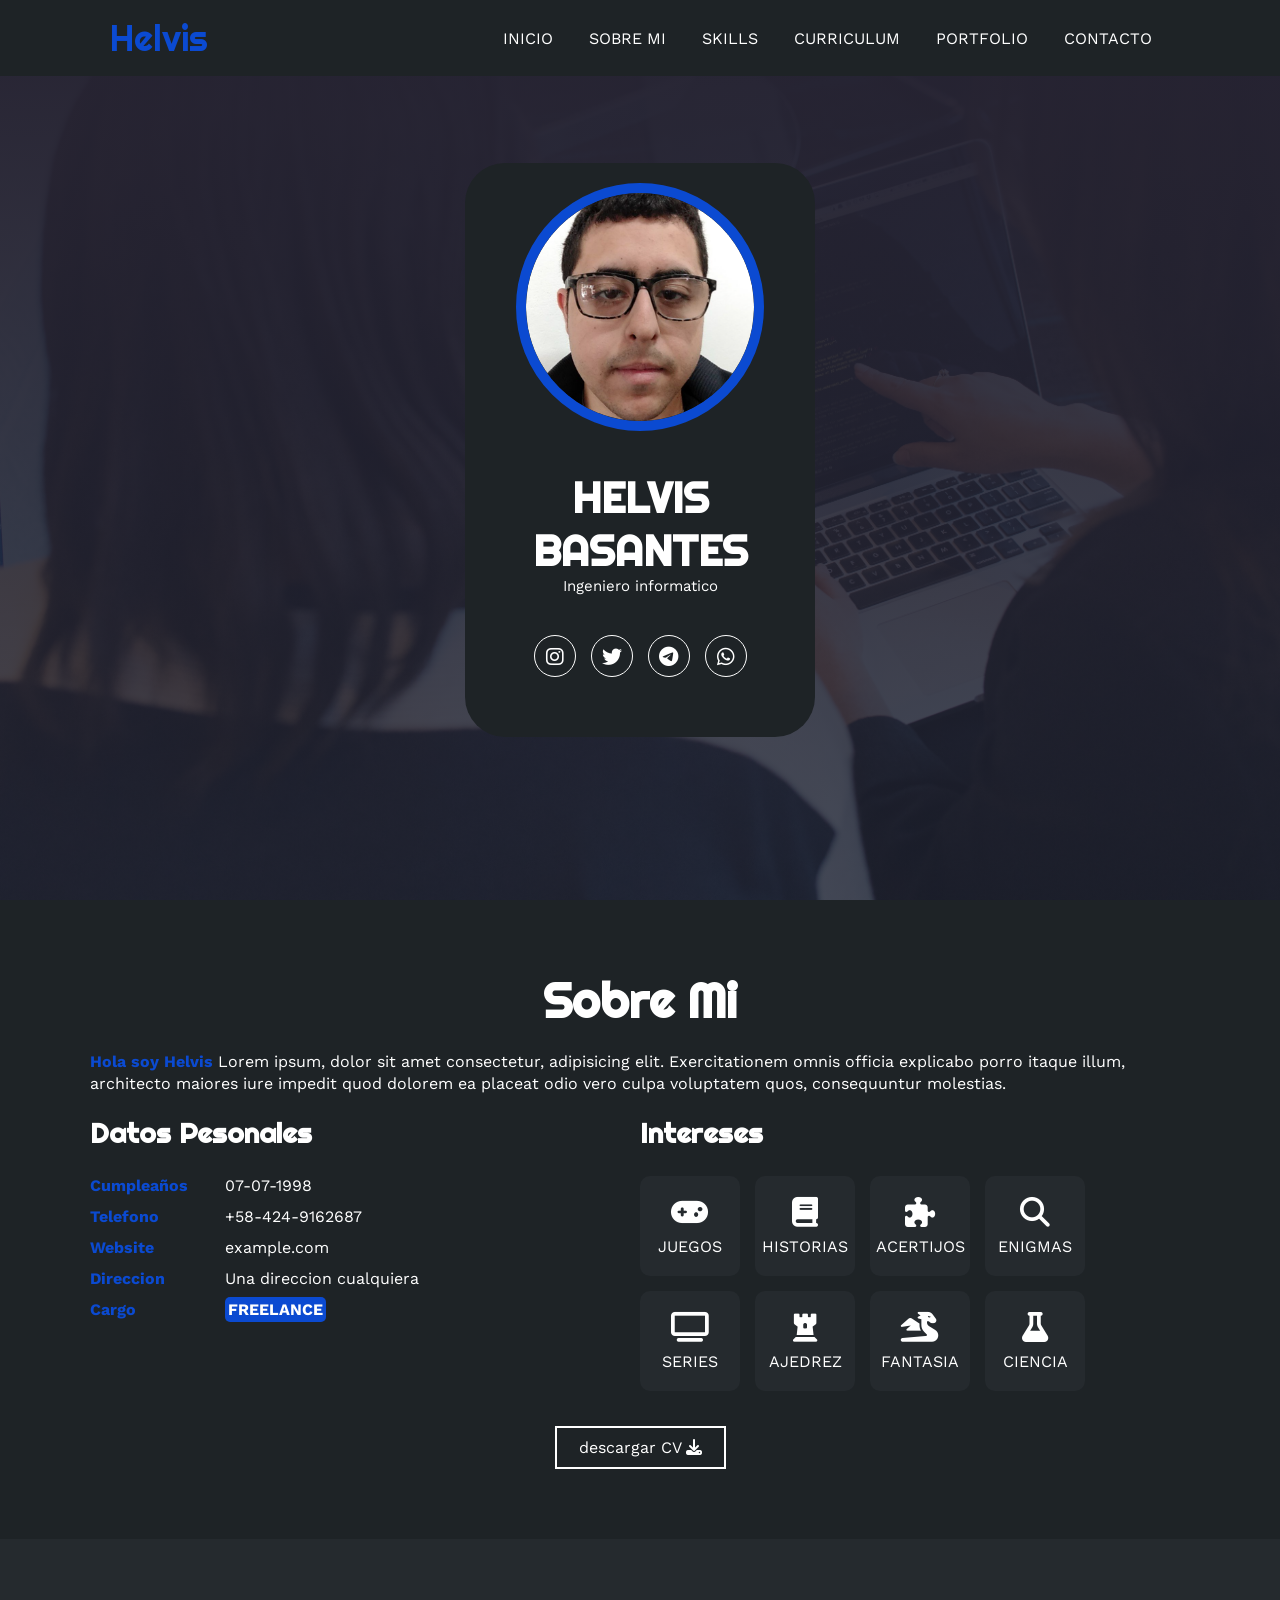
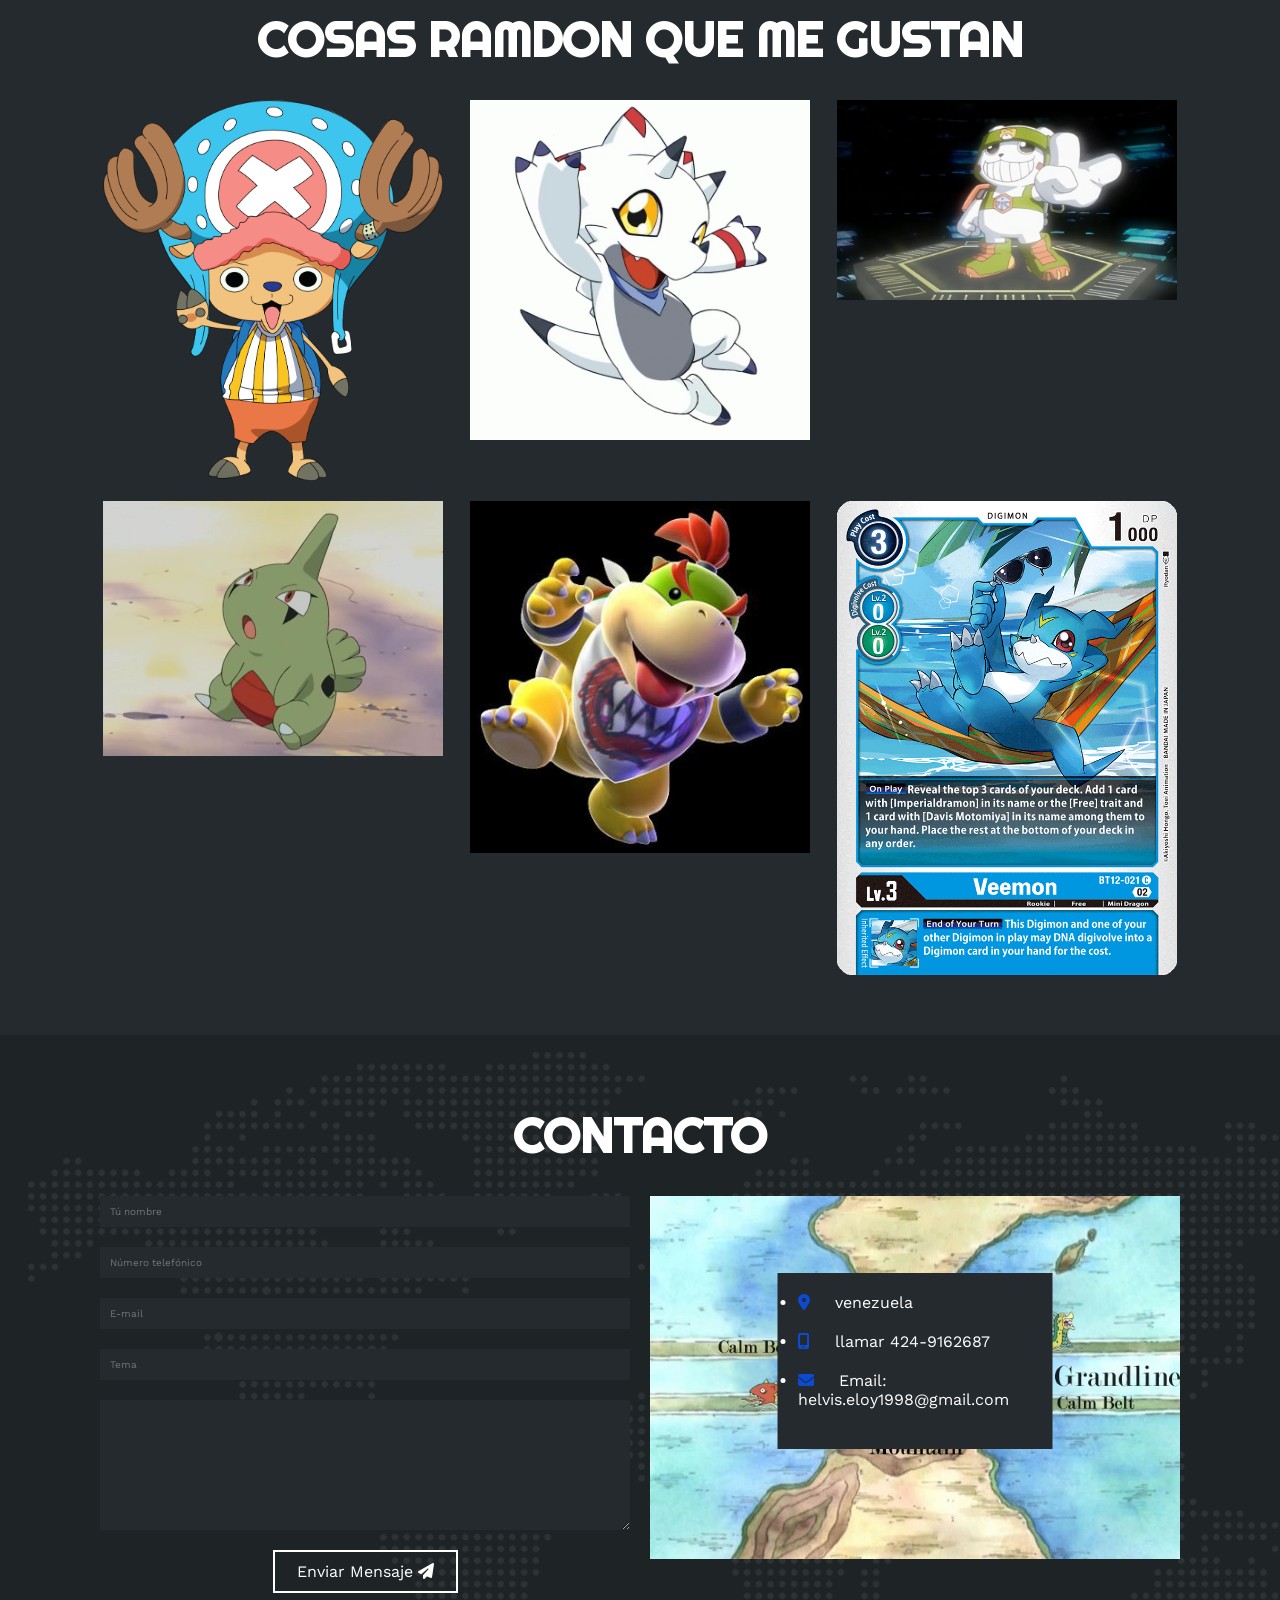
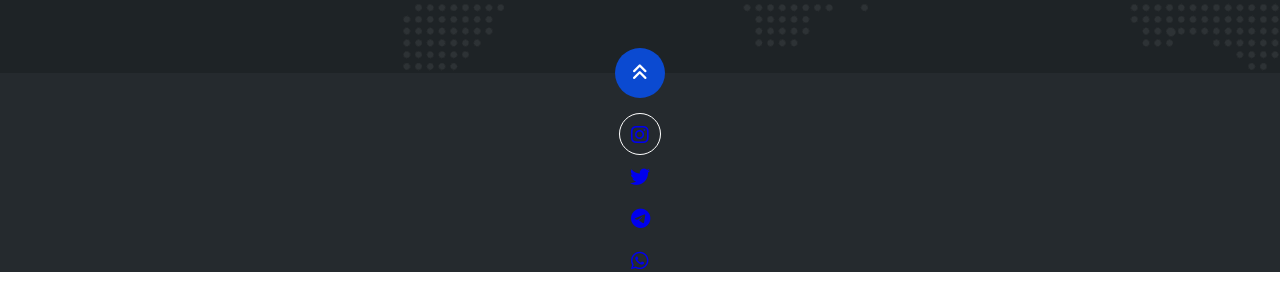
==== index.html @ 81ba617e "primera version pagina" ====
<!--ID describes something singular.
Class describes something with multiple elements-->

<!DOCTYPE html>
<html lang="en">
<head>
	<meta charset="UTF-8">
	<meta http-equiv="X-UA-Compatible" content="IE=edge">
	<meta name="viewport" content="width=device-width, initial-scale=1.0">
	<link rel="stylesheet" href="https://cdnjs.cloudflare.com/ajax/libs/font-awesome/6.2.1/css/all.min.css" integrity="sha512-MV7K8+y+gLIBoVD59lQIYicR65iaqukzvf/nwasF0nqhPay5w/9lJmVM2hMDcnK1OnMGCdVK+iQrJ7lzPJQd1w==" crossorigin="anonymous" referrerpolicy="no-referrer" />
	<title>Portfolio</title>
	<link rel="stylesheet" href="styles.css">
</head>
<body>
	<!--MENU ENCABEZADO-->
	<div class="contenedor-header">
		<header><!--contenedor de logo-->
			<div class="logo">
				<a href="#inicio">Helvis</a>
			</div>
			<nav id="nav"> <!--se agregara una clase "responsive con js"-->
				<ul>
					<li><a href="#inicio" onclick="seleccionar()">INICIO</a></li>
					<li><a href="#sobremi" onclick="seleccionar()">SOBRE MI</a></li>
					<li><a href="#skills" onclick="seleccionar()">SKILLS</a></li>
					<li><a href="#curriculum" onclick="seleccionar()">CURRICULUM</a></li>
					<li><a href="#portfolio" onclick="seleccionar()">PORTFOLIO</a></li>
					<li><a href="#contacto" onclick="seleccionar()">CONTACTO</a></li>

				</ul>
			</nav>

			<div class="nav-responsive" onclick="mostrarOcultarMenu()">
				<i class="fa-solid fa-bars"></i>
			</div>
		</header>
	</div>

	<!--SECCION INICIO-->
		<section id="inicio" class="inicio">
			<div class="contenido-banner">
				<div class="contenedor-img">
					<img src="img/yo.jpg" alt="">
				</div>
				<h1>HELVIS BASANTES</h1>
				<h2>Ingeniero informatico</h2>
				<div class="redes">
					<a href="#"><i class="fa-brands fa-instagram"></i></a>
					<a href="#"><i class="fa-brands fa-twitter"></i></a>
					<a href="#"><i class="fa-brands fa-telegram"></i></a>
					<a href="#"><i class="fa-brands fa-whatsapp"></i></a>	
				</div>
			</div>
		</section>

	<!--SECCION SOBRE MI-->
		<section id="sobremi" class="sobremi">
			<div class="contenido-seccion">
				<h2>Sobre Mi</h2>
				<p><span>Hola soy Helvis</span> Lorem ipsum, dolor sit amet consectetur, adipisicing elit. Exercitationem omnis officia explicabo porro itaque illum, architecto maiores iure impedit quod dolorem ea placeat odio vero culpa voluptatem quos, consequuntur molestias.</p>

				<div class="fila">
					<!--datos personales-->
					<div class="col">
						<h3>Datos Pesonales</h3>
						<ul>
							<li>
								<strong>Cumpleaños</strong>
								07-07-1998
							</li>
							<li>
								<strong>Telefono</strong>
								+58-424-9162687
							</li>
							<li>
								<strong>Website</strong>
								example.com
							</li>
							<li>
								<strong>Direccion</strong>
								Una direccion cualquiera
							</li>
							<li>
								<strong>Cargo</strong>
								<span>FREELANCE</span>
							</li>
						</ul>
					</div>

					<!--intereses-->
					<div class="col">
						<h3>Intereses</h3>
						<div class="contenedor-intereses">
							<div class="intereses">
								<a href="juegos.html" class="enlace-interes">
								  <i class="fa-solid fa-gamepad"></i>
								  <span>JUEGOS</span>
								</a>
							</div>

							<div class="intereses">
								<a href="https://www.wattpad.com/1292899803-wolftail-ese-maldito-espiritu-wolftail" class="enlace-interes">
								  <i class="fa-solid fa-book"></i>
								  <span>HISTORIAS</span>
								</a>
							</div>

							<div class="intereses">
								<a href="#" class="enlace-interes">
									<i class="fa-solid fa-puzzle-piece"></i>
									<span>ACERTIJOS</span>
								</a>
							</div>

							<div class="intereses">
								<a href="" class="enlace interes">
									<i class="fa-solid fa-magnifying-glass"></i>
									<span>ENIGMAS</span>
								</a>
							</div>

							<div class="intereses">
								<a href="#" class="enlace-interes">
									<i class="fa-solid fa-tv"></i>
									<span>SERIES</span>
								</a>
							</div>

							<div class="intereses">
								<a href="#" class="enlace-interes">
									<i class="fa-solid fa-chess-rook"></i>
									<span>AJEDREZ</span>
								</a>
							</div>

							<div class="intereses">
								<a href="#" class="enlace-interes">
									<i class="fa-solid fa-dragon"></i>
									<span>FANTASIA</span>
								</a>
							</div>

							<div class="intereses">
								<a href="#" class="enlace-interes">
									<i class="fa-solid fa-flask"></i>
									<span>CIENCIA</span>
								</a>
							</div>
						</div>
					</div>
				</div>
				<button>
					descargar CV <i class="fa-solid fa-download"></i>
					<span class="overlay"></span>
				</button>
			</div>
		</section>


	<!--SECCION CURRICULUM-->
	<section id="portfolio" class="portfolio">
		<div class="contenido-seccion">
			<h2>COSAS RAMDON QUE ME GUSTAN</h2>
			<div class="galeria">

				<div class="proyecto">
					<img src="img/p1.png" alt="">
					<div class="overlay">
						<h3>One Piece</h3>
						<p>Tony Tony Chopper</p>
					</div>
				</div>

				<div class="proyecto">
					<img src="img/p2.jpg" alt="">
					<div class="overlay">
						<h3>Digimon</h3>
						<p>Gammamon</p>
					</div>
				</div>

				<div class="proyecto">
					<img src="img/p3.png" alt="">
					<div class="overlay">
						<h3>Digimon</h3>
						<p>Kumamon</p>
					</div>
				</div>

				<div class="proyecto">
					<img src="img/p4.jpg" alt="">
					<div class="overlay">
						<h3>Pokemon</h3>
						<p>Larvitar</p>
					</div>
				</div>

				<div class="proyecto">
					<img src="img/p5.jpg" alt="">
					<div class="overlay">
						<h3>Mario bros</h3>
						<p>Bowser jr</p>
					</div>
				</div>

				<div class="proyecto">
					<img src="img/p6.jpg" alt="">
					<div class="overlay">
						<h3>Digimon</h3>
						<p>V-mon</p>
					</div>
				</div>

			</div>
		</div>
	</section>

	<!--SECCION CONTACTO-->
	<section id="contacto" class="contacto">
		<div class="contenido-seccion">
				<h2>CONTACTO</h2>
				<div class="fila">
					<!--formulario-->
					<div class="col">
						<input type="text" placeholder="Tú nombre">
						<input type="text" placeholder="Número telefónico">
						<input type="text" placeholder="E-mail">
						<input type="text" placeholder="Tema">
						<textarea name="" id="" cols="30" rows="10"></textarea>
						<button>
							Enviar Mensaje <i class="fa-solid fa-paper-plane"></i>
							<span class="overlay"></span>
						</button>
					</div>

					<!--ubicacion-->
					<div class="col">
						<img src="img/ubicacion.png" alt="">
						<div class="info">
							<ul>
								<li>
									<i class="fa-solid fa-location-dot"></i>
									venezuela
								</li>
								<li>
									<i class="fa-solid fa-mobile-screen"></i>
									llamar 424-9162687
								</li>
								<li>
									<i class="fa-solid fa-envelope"></i>
									Email: helvis.eloy1998@gmail.com
								</li>
							</ul>
						</div>
					</div>
				</div>
		</div>
	</section>

	<!--footer-->
	<footer>
		<a href="#inicio" class="arriba">
			<i class="fa-solid fa-angles-up"></i>
		</a>
		<div class="redes">
					<a href="#"><i class="fa-brands fa-instagram"></i></a>
					<a href="#"><i class="fa-brands fa-twitter"></i></a>
					<a href="#"><i class="fa-brands fa-telegram"></i></a>
					<a href="#"><i class="fa-brands fa-whatsapp"></i></a>	
				</div>
	</footer>


	<script src="script.js"></script>
</body>
</html>
---- styles.css ----
@import url('https://fonts.googleapis.com/css2?family=Righteous&family=Work+Sans:wght@100;300;400;600;800&display=swap');

*{
	box-sizing: border-box;
	font-family: 'Work sans';
	margin: 0;
	padding: 0;
}

html{
	scroll-behavior: smooth;
}

/*MENU*/
/*el div que contiene los elementos del header
le damos un fondo y aseguramos que ocupe la pantalla*/
.contenedor-header{
	background: #1e2326;
	position: fixed;
	width: 100%;
	top: 0;
	left:0;
	z-index: 99;/*elementos apliados*/
}
/*contenedor del header*/
.contenedor-header header{
	max-width: 1100px;
	margin: auto;
	display: flex;
	justify-content: space-between;
	align-items: center;
	padding: 15px 20px;
}

/*contenedor de logo*/
.contenedor-header header .logo a{
	font-family: 'Righteous';
	font-size: 36px;
	color: #0b4ad1;
	text-decoration: none;
}

/*la lista no sera de arriba a abajo, ahora sera: elemento ---- elemento ----- elemento*/
.contenedor-header header ul{
	display: flex;
	list-style: none;
}

/*le decimos a los enlaces que van a estar de color blanco sin decoracion de texto, deduce lo demas*/
.contenedor-header header nav ul li a{
	text-align: none;
	color: #fff;
	margin: 0 15px;
	padding: 3px;
	transition: .5s;
	text-decoration: none;
}

/*le agregamos un color cuando pongamos el raton*/
.contenedor-header header nav ul li a:hover{
	color: #0b4ad1;
}

/*el logo de menu hamburguesa*/
.nav-responsive{
	background-color: #0b4ad1;
	color: #fff;
	padding: 5px 10px;
	border-radius: 5px;
	cursor: pointer;
	display: none; /*estara pero no se vera*/
}


/*SECCION I N I C I O*/
.inicio{
	background: linear-gradient(to top, rgba(30, 35, 50, .8), rgba(38, 35, 50, 1)), 
	url('img/fondo.jpg');
	background-size: cover;
	height: 100vh;
	color: #fff;
	display: flex;
	align-items: center;
	padding: 65px;
}

.inicio .contenido-banner{
	padding: 20px;
	background-color: #1e2326;
	max-width: 350px;
	margin: auto;
	text-align: center;
	border-radius: 40px;
}

.inicio .contenido-banner img{
	margin-top: 40px;
	border: 10px solid #0b4ad1;
	display: block;
	width: 80%;
	margin: auto;
	border-radius: 100%;
}

.inicio .contenido-banner h1{
	margin-top: 40px;
	font-size: 42px;
	font-family: 'Righteous';
}

.inicio .contenido-banner h2{
	font-size: 15px;
	font-weight: normal;
}

.inicio .contenido-banner .redes a{
	color: #fff;
	display: inline-block;
	text-decoration: none;
	border: 1px solid #fff;
	border-radius: 100%;
	width: 42px;
	height: 42px;
	line-height: 42px;
	margin: 40px 5px;
	font-size: 20px;
	transition: .3s;
}
.inicio .contenido-banner .redes a:hover{
	background-color: #0b4ad1;
}

/*SOBRE MI*/
.sobremi{
	background-color: #1e2326;
	color: #fff;
	padding: 50px 20px;
}
.sobremi .contenido-seccion{
	max-width: 1100px;
	margin: auto;
}

.sobremi h2{
	font-size: 48px;
	font-family: 'Righteous';
	text-align: center;
	padding: 20px 0;
}

.sobremi .contenido-seccion p{
	font: 10px;
	line-height: 22px;
	margin-bottom: 20px;
}

.sobremi .contenido-seccion p span{
	color: #0b4ad1;
	font-weight: bold;
}

.sobremi .fila{
	display: flex;
}

.sobremi .fila .col{
	width: 50%;
}
.sobremi .fila .col h3{
	font-size: 28px;
	font-family: 'Righteous';
	margin-bottom: 25px;
}

.sobremi .fila .col ul{
	list-style: none;
}

.sobremi .fila .col ul li{
	margin: 12px 0;
}

.sobremi .fila .col ul li strong{
	display: inline-block;
	color: #0b4ad1;
	width: 130px;
}

.sobremi .fila .col ul li span{
	background-color: #0b4ad1;
	padding: 3px;
	font-weight: bold;
	border-radius:5px;
}

.sobremi .fila .col .contenedor-intereses{
	display: flex;
	flex-wrap: wrap;
}

.sobremi .fila .col .contenedor-intereses .intereses a{
	width: 100px;
	height: 100px;
	background-color: #252a2e;
	border-radius: 10px;
	margin: 0 15px 15px 0;
	display: flex;
	flex-direction: column;
	align-items: center;
	justify-content: center;
	transition: .3s;
	text-decoration: none;
}

.sobremi .fila .col .contenedor-intereses .intereses a:hover{
	background-color: #2b4697;
	text-decoration: none;
}

.sobremi .fila .col .contenedor-intereses .intereses i{
	font-size: 30px;
	margin-bottom: 10px;
}

.sobremi button{
	cursor: pointer;
	background-color: transparent;
	border: 2px solid #fff;
	width: fit-content;
	display: block;
	margin: 20px auto;
	padding: 10px 22px;
	font-size: 16px;
	color: #fff;
	position: relative;
	z-index: 10;
}

.sobremi button .overlay{
	position: absolute;
	top: 0;
	left: 0;
	width: 0;
	height: 100%;
	background-color: #2b4697;
	z-index: -1;
	transition: 1s;

}

.sobremi button:hover .overlay{
	width: 100%;
}

.sobremi .fila .col .contenedor-intereses .intereses i,
.sobremi .fila .col .contenedor-intereses .intereses span {
  color: white; /* Set text and icon color to white */
}


/*SECCION S K I L L S*/

.skills{
	background-color: #252a2e;
	color: #fff;
	padding: 50px 20px;
}
.skills .contenido-seccion{
	max-width: 1100px;
	margin: auto;
}

.skills h2{
	font-size: 48px;
	font-family: 'Righteous';
	text-align: center;
	padding: 20px 0;
}

.skills .fila{
	display: flex;
}

.skills .fila .col{
	width: 50%;
	padding: 0 20px;
}

.skills .fila .col h3{
	font-size: 28px;
	font-family: 'Righteous';
	margin-bottom: 25px;
}

.skills .skill > span{
	font-weight: bold;
	display: block;
	margin-bottom: 10px;
}

.skills .skill .barra-skill{
	height: 8px;
	width: 80%;
	background-color: #131517;
	position: relative;
	margin-bottom: 30px;
}

.skills .skill .progreso{
	background-color: #0b4ad1;
	position: absolute;
	top: 0;
	left: 0;
	height: 8px;
}

.skills .skill .barra-skill span{
	position: absolute;
	height: 40px;
	width: 40px;
	background-color: #0b4ad1;
	border-radius: 50px;
	line-height: 40px;
	text-align: center;
	top: -17px;
	right: -15px;
	font-size: 14px;
}
/*THECNICAL SKILLS animacion de barras*/
/*estas clases se agregaran dinamicamente con javascript*/
.skills .skill .javascript{
	width: 0%;
	animation: 2s javascript forwards;	
}

@keyframes javascript{
	0%{width: 0%;}
	100%{width: 75%;}
}

.skills .skill .htmlcss{
	width: 0%;
	animation: 2s htmlcss forwards;	
}

@keyframes htmlcss{
	0%{width: 0%;}
	100%{width: 89%;}
}

.skills .skill .python{
	width: 0%;
	animation: 2s python forwards;	
}

@keyframes python{
	0%{width: 0%;}
	100%{width: 95%;}
}

.skills .skill .laravel{
	width: 0%;
	animation: 2s laravel forwards;	
}

@keyframes laravel{
	0%{width: 0%;}
	100%{width: 81%;}
}

.skills .skill .vue{
	width: 0%;
	animation: 2s vue forwards;	
}

@keyframes vue{
	0%{width: 0%;}
	100%{width: 55%;}
}
/*PROFESIONAL SKILLS animacion de barras*/

.skills .skill .comunicacion{
	width: 0%;
	animation: 2s comunicacion forwards;	
}

@keyframes comunicacion{
	0%{width: 0%;}
	100%{width: 80%;}
}

.skills .skill .trabajoEnEquipo{
	width: 0%;
	animation: 2s trabajoEnEquipo forwards;	
}

@keyframes trabajoEnEquipo{
	0%{width: 0%;}
	100%{width: 70%;}
}

.skills .skill .creatividad{
	width: 0%;
	animation: 2s creatividad forwards;	
}

@keyframes creatividad{
	0%{width: 0%;}
	100%{width: 99%;}
}

.skills .skill .dedicacion{
	width: 0%;
	animation: 2s dedicacion forwards;	
}

@keyframes dedicacion{
	0%{width: 0%;}
	100%{width: 65%;}
}

.skills .skill .proyect{
	width: 0%;
	animation: 2s proyect forwards;	
}

@keyframes proyect{
	0%{width: 0%;}
	100%{width: 94%;}
}


/*SECCION CURRICULUM (parecida a skills)*/
.curriculum{
	background-color: #1e2326;
	color: #fff;
	padding: 50px 20px;
}
.curriculum .contenido-seccion{
	max-width: 1100px;
	margin: auto;
}

.curriculum h2{
	font-size: 48px;
	font-family: 'Righteous';
	text-align: center;
	padding: 20px 0;
}

.curriculum .fila{
	display: flex;
	justify-content: space-between;
}

.curriculum .fila .col{
	width: 49%;
	padding: 0 20px;
}

.curriculum .fila .col h3{
	font-size: 28px;
	font-family: 'Righteous';
	margin-bottom: 25px;
}

.curriculum .fila .izquierda{
	border-right: 2px solid #252a2e;
}

.curriculum .fila .derecha{
	border-left: 2px solid #252a2e;
}

.curriculum .fila .item{
	padding: 25px;
	margin-bottom: 30px;
	background-color: #252a2e;
	position: relative;
}

.curriculum .fila .item h4{
	font-size: 20px;
	margin-bottom: 10px;
}

.curriculum .fila .item .casa{
	color: #0b4ad1;
	font-size: 22px;
	font-weight: bold;
	display: block;
}

.curriculum .fila .item .fecha{
	display: block;
	color: #0b4ad1;
	margin-bottom: 10px;
}

.curriculum .fila .item p{
	line-height: 24px;
}

.curriculum .fila .izq{
	border-right: 2px solid #0b4ad1;
	margin-right: 20px;
}

.curriculum .fila .der{
	border-left: 2px solid #0b4ad1;
	margin-left: 20px;
}

.curriculum .fila .item .conectori{
	height: 2px;
	background-color: #0b4ad1;
	width: 47px;
	position: absolute;
	top: 50%;
	right: -47px;
	z-index: 5;
}

.curriculum .fila .item .conectori .circuloi{
	display: block;
	height: 10px;
	width: 10px;
	border-radius: 50%;
	background-color: #0b4ad1;
	float: right;
	position: relative;
	bottom: 4px;
}

.curriculum .fila .item .conectord{
	height: 2px;
	background-color: #0b4ad1;
	width: 47px;
	position: absolute;
	top: 50%;
	left: -47px;
	z-index: 5;
}

.curriculum .fila .item .conectord .circulod{
	display: block;
	height: 10px;
	width: 10px;
	border-radius: 50%;
	background-color: #0b4ad1;
	float: left;
	position: relative;
	bottom: 4px;
}


/*SECCION PORTFOLIO*/
.portfolio{
	background-color: #252a2e;
	color: #fff;
	padding: 50px 20px;
}
.portfolio .contenido-seccion{
	max-width: 1100px;
	margin: auto;
}

.portfolio h2{
	font-size: 48px;
	font-family: 'Righteous';
	text-align: center;
	padding: 20px 0;
}



.portfolio .galeria{
	display: flex;
	flex-wrap: wrap;
	justify-content: space-around;
}

.portfolio .galeria .proyecto{
	position: relative;
	max-width: 340px;
	height: fit-content;
	margin: 10px;
	cursor: pointer;
}

.portfolio .galeria .proyecto img{
	width: 100%;
	display: block;
}

.portfolio .galeria .proyecto .overlay{
	position: absolute;
	top: 0;
	width: 100%;
	height: 100%;
	text-align: center;
	background: linear-gradient(rgba(11, 74, 209, .8),rgba(20, 74, 209, .8));
	display: flex;
	flex-direction: column;
	justify-content: center;
	transition: 1s;
	font-size: 18px;
	letter-spacing: 3px;
	opacity: 0;
}

.portfolio .galeria .proyecto .overlay h3{
	margin-bottom: 20px;
	transition: 1s;
}
.portfolio .galeria .proyecto .overlay:hover{
	opacity: 1;
}

.portfolio .galeria .proyecto .overlay:hover h3{
	margin-bottom: 0px;
}

/*SECCION CONTACTO*/
.contacto{
	background-image: url(img/contact_bg.png);
	background-color: #1e2326;
	color: #fff;
	padding: 50px 0;
}

.contacto .contenido-seccion{
	max-width: 1100px;
	margin: auto;
}

.contacto h2{
	font-size: 48px;
	font-family: 'Righteous';
	text-align: center;
	padding: 20px 0;	
}

.contacto .fila{
	display: flex;
}

.contacto .col{
	width: 50%;
	padding: 10px;
	position: relative;
}

.contacto .col input, .contacto .col textarea{
	display: block;
	width: 100%;
	padding: 10px;
	border: none;
	margin-bottom: 20px;
	background-color: #252a2e;
	color: #fff;
	font-size: 10px;
}

.contacto button{
	cursor: pointer;
	background-color: transparent;
	border: 2px solid #fff;
	width: fit-content;
	display: block;
	margin: 20px auto;
	padding: 10px 22px;
	font-size: 16px;
	color: #fff;
	position: relative;
	z-index: 10;
}

.contacto button .overlay{
	position: absolute;
	top: 0;
	left: 0;
	width: 0;
	height: 100%;
	background-color: #0b4ad1;
	z-index: -1;
	transition: 1s;
}

.contacto button:hover .overlay{
	width: 100%;
}

.contacto .col img{
	width: 100%;
}

.contacto .col .info{
	position: absolute;
	top: 40%;
	background-color: #252a2e;
	padding: 20px;
	max-width: 350px;
	left: 50%;
	transform: translate(-50%, -50%);
}

.contacto .col .info ul{

}

.contacto .col .info ul li{
	margin-bottom: 20px;
}
.contacto .col .info ul li i{
	color: #0b4ad1;
	display: inline-block;
	margin-right: 20px;
}

footer{
	background-color: #252a2e;
	color: #fff;
	padding: 50px 0 30 0;
	text-align: center;
	position: relative;
	width: 100%;
}

footer .redes{
	margin-bottom: 20px;
	color: #fff;
	display: inline-block;
	text-decoration: none;
	border: 1px solid #fff;
	border-radius: 100%;
	width: 42px;
	height: 42px;
	line-height: 42px;
	margin: 40px 5px;
	font-size: 20px;
	transition: .3s;
}

footer .arriba{
	display: block;
	width: 50px;
	height: 50px;
	background-color: #0b4ad1;
	color: #fff;
	position: absolute;
	left: 50%;
	transform: translateX(-50%);
	top: -25px;
	border-radius: 50%;
	line-height: 50px;
	font-size: 18px;
}

/*seccion responsive*/
@media screen and (max-width:980px){
	nav{
		display: none;
	}
	.nav-responsive{
		display: block;
	}
	nav.responsive{
		display: block;
		position: absolute;
		right: 0;
		top: 75px;
		background-color: #252a2e;
		width: 180px;
	}
	nav.responsive ul{
		display: block !important;
	}
	nav.responsive ul li{
		border-bottom: 1px solid #fff;
		padding: 10px 0;
	}
}

@media screen and (max-width:700px){
	.sobremi .fila{
		display: block;
	}
	.sobremi .fila .col{
		width: fit-content;
	}
	.skills .fila{
		display: block;
	}
	.skills .fila .col{
		width: 100%;
	}
	.skills .fila .col .barra-skill{
		width: 100%;
	}
	.curriculum .fila{
		display: block;
	}
	.curriculum .fila .col{
		width: 90%;
	}
	.curriculum .fila .derecha{
		margin-left: 20px;
	}
	.portfolio .galeria{
		display: block;
		width: 100%;
	}
	.portfolio .galeria .proyecto{
		max-width: 100%;
	}
	.portfolio .galeria .proyecto img{
		width: 100%;
	}
	.contacto .fila{
		display: block;
	}
	.contacto .fila .col{
		width: 100%;
	}
}
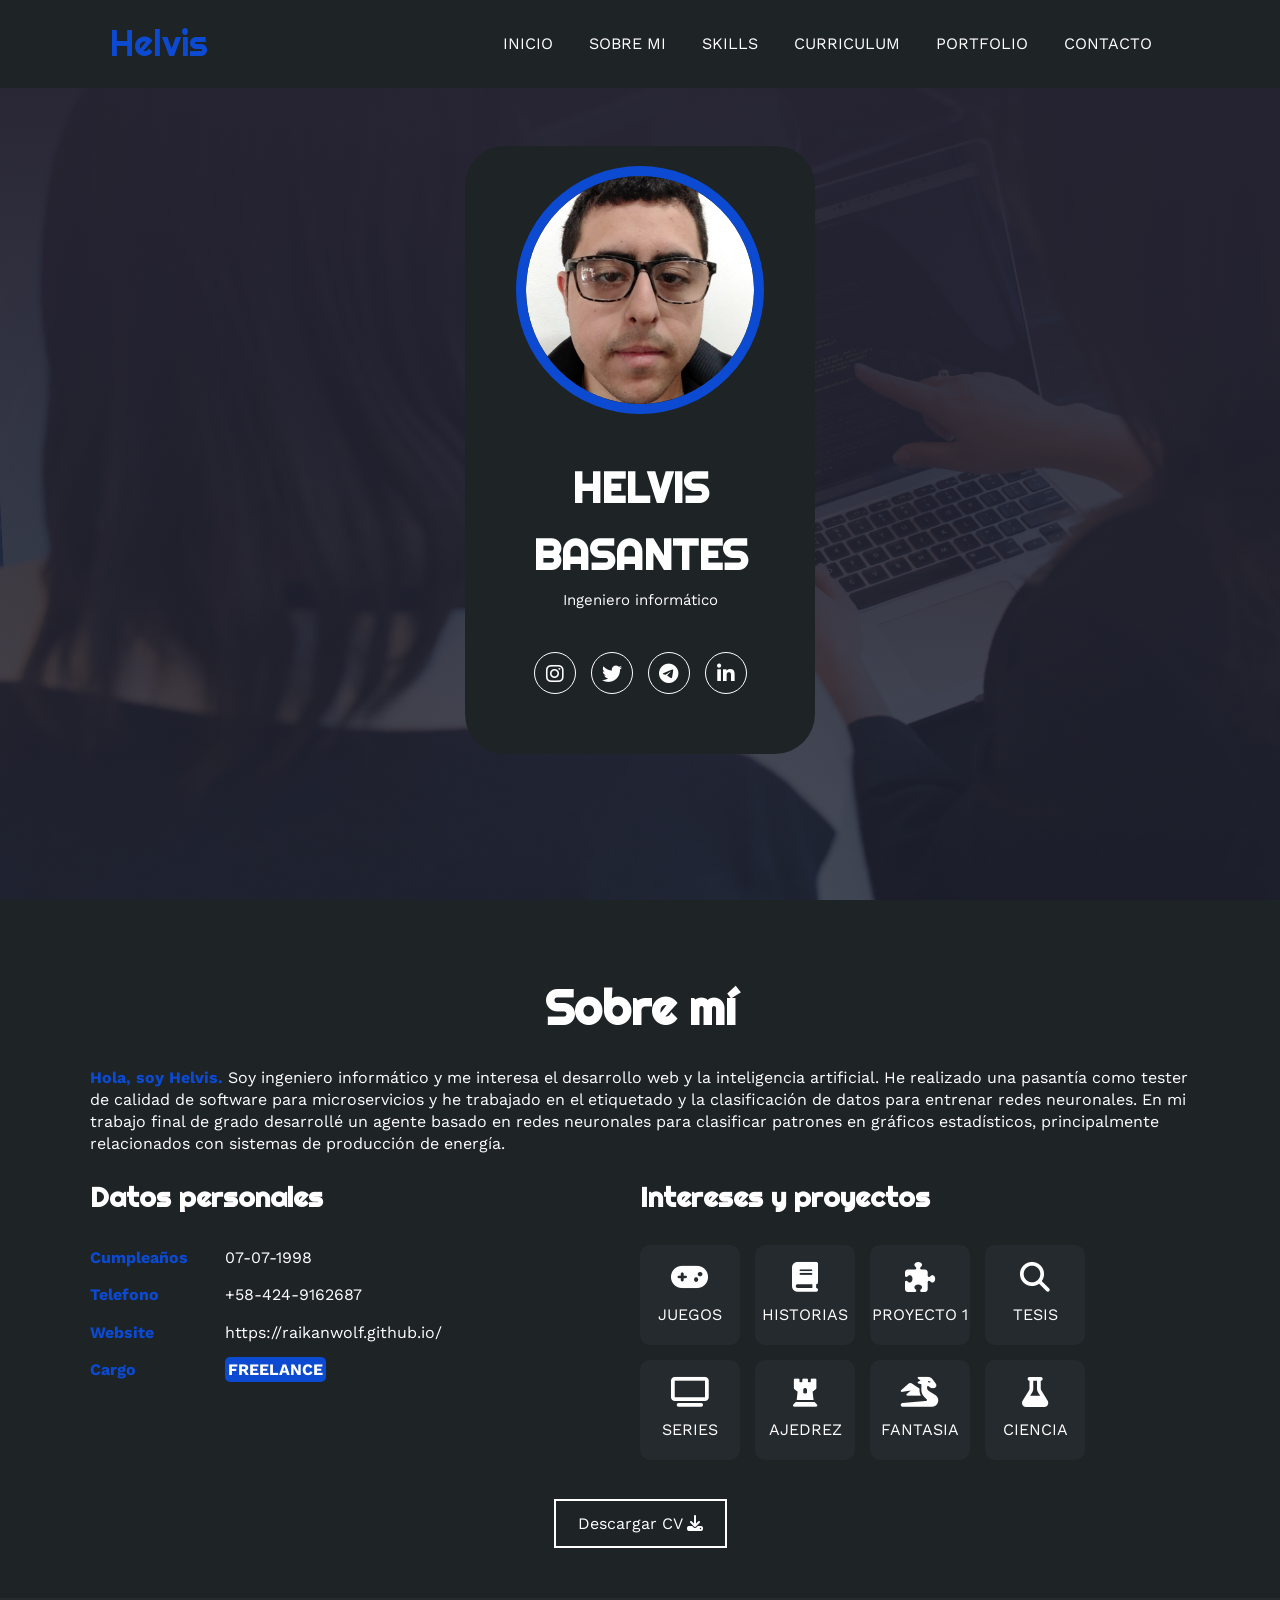
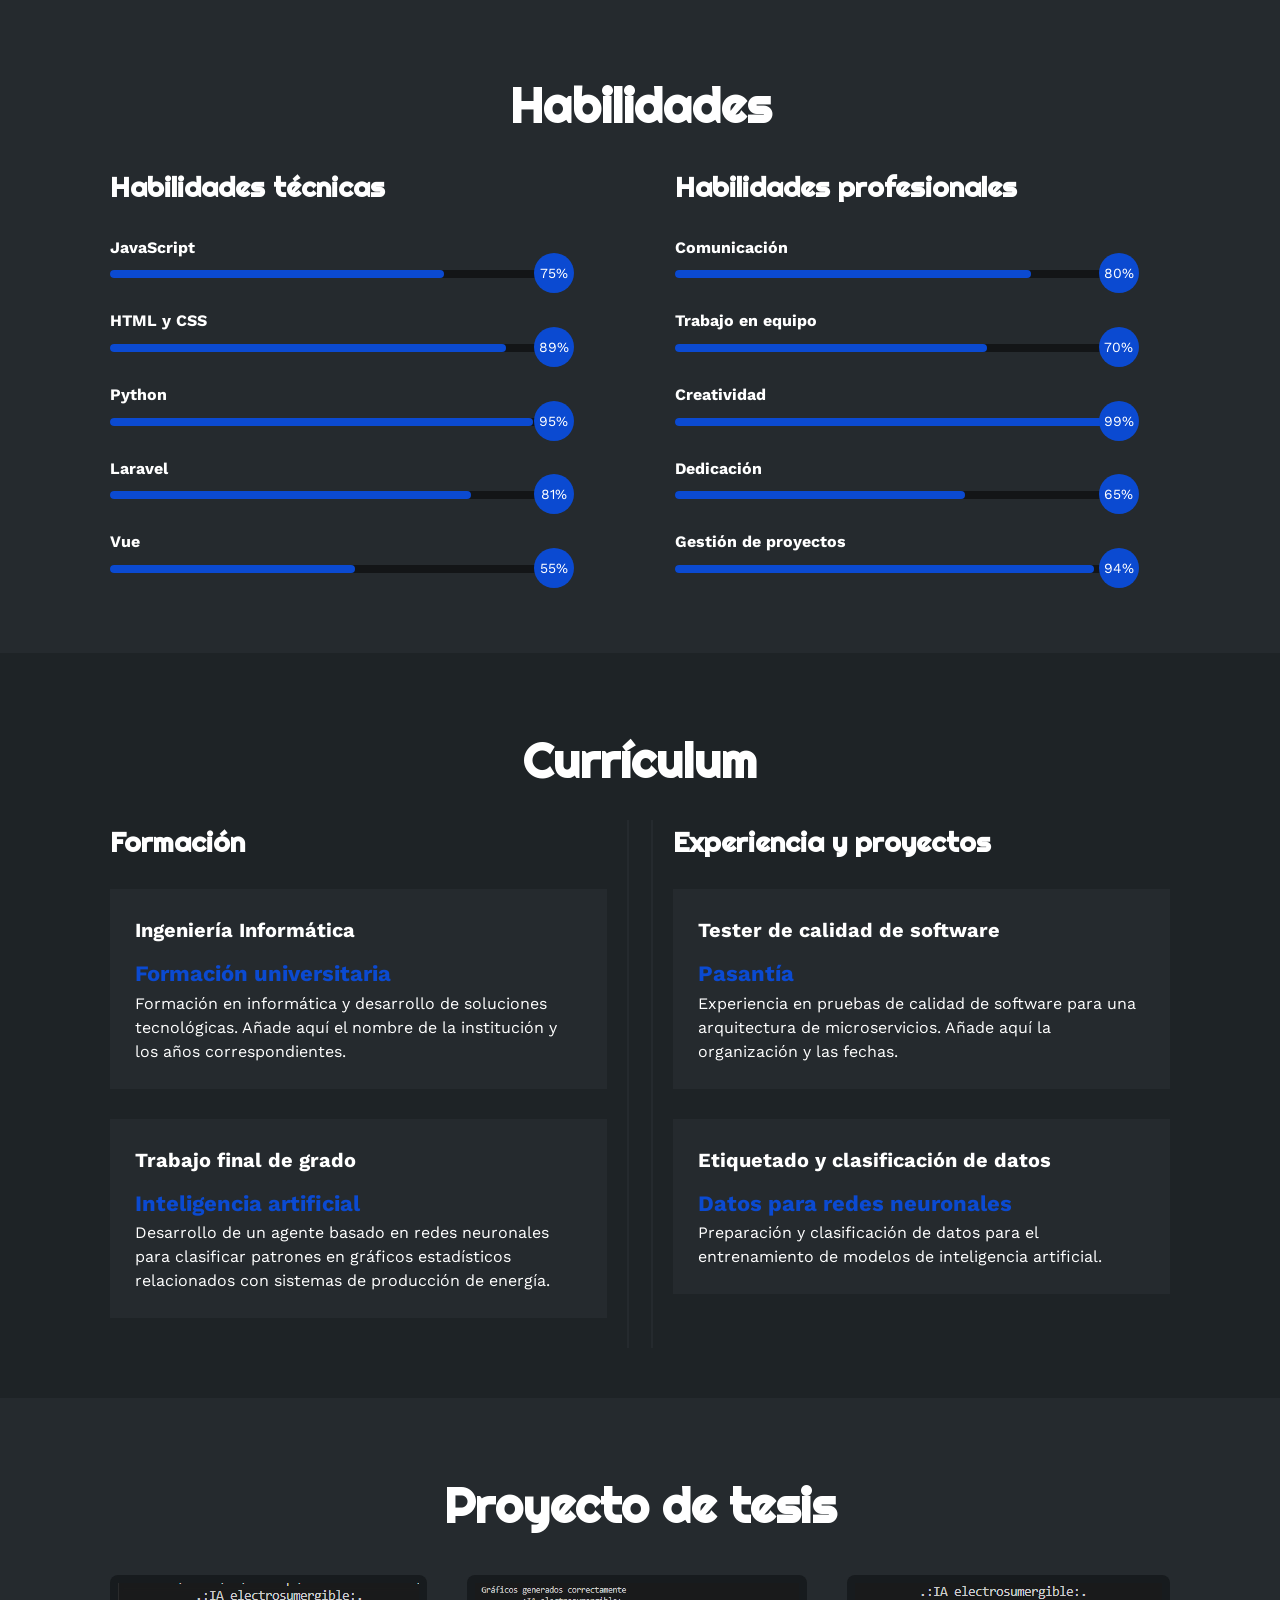
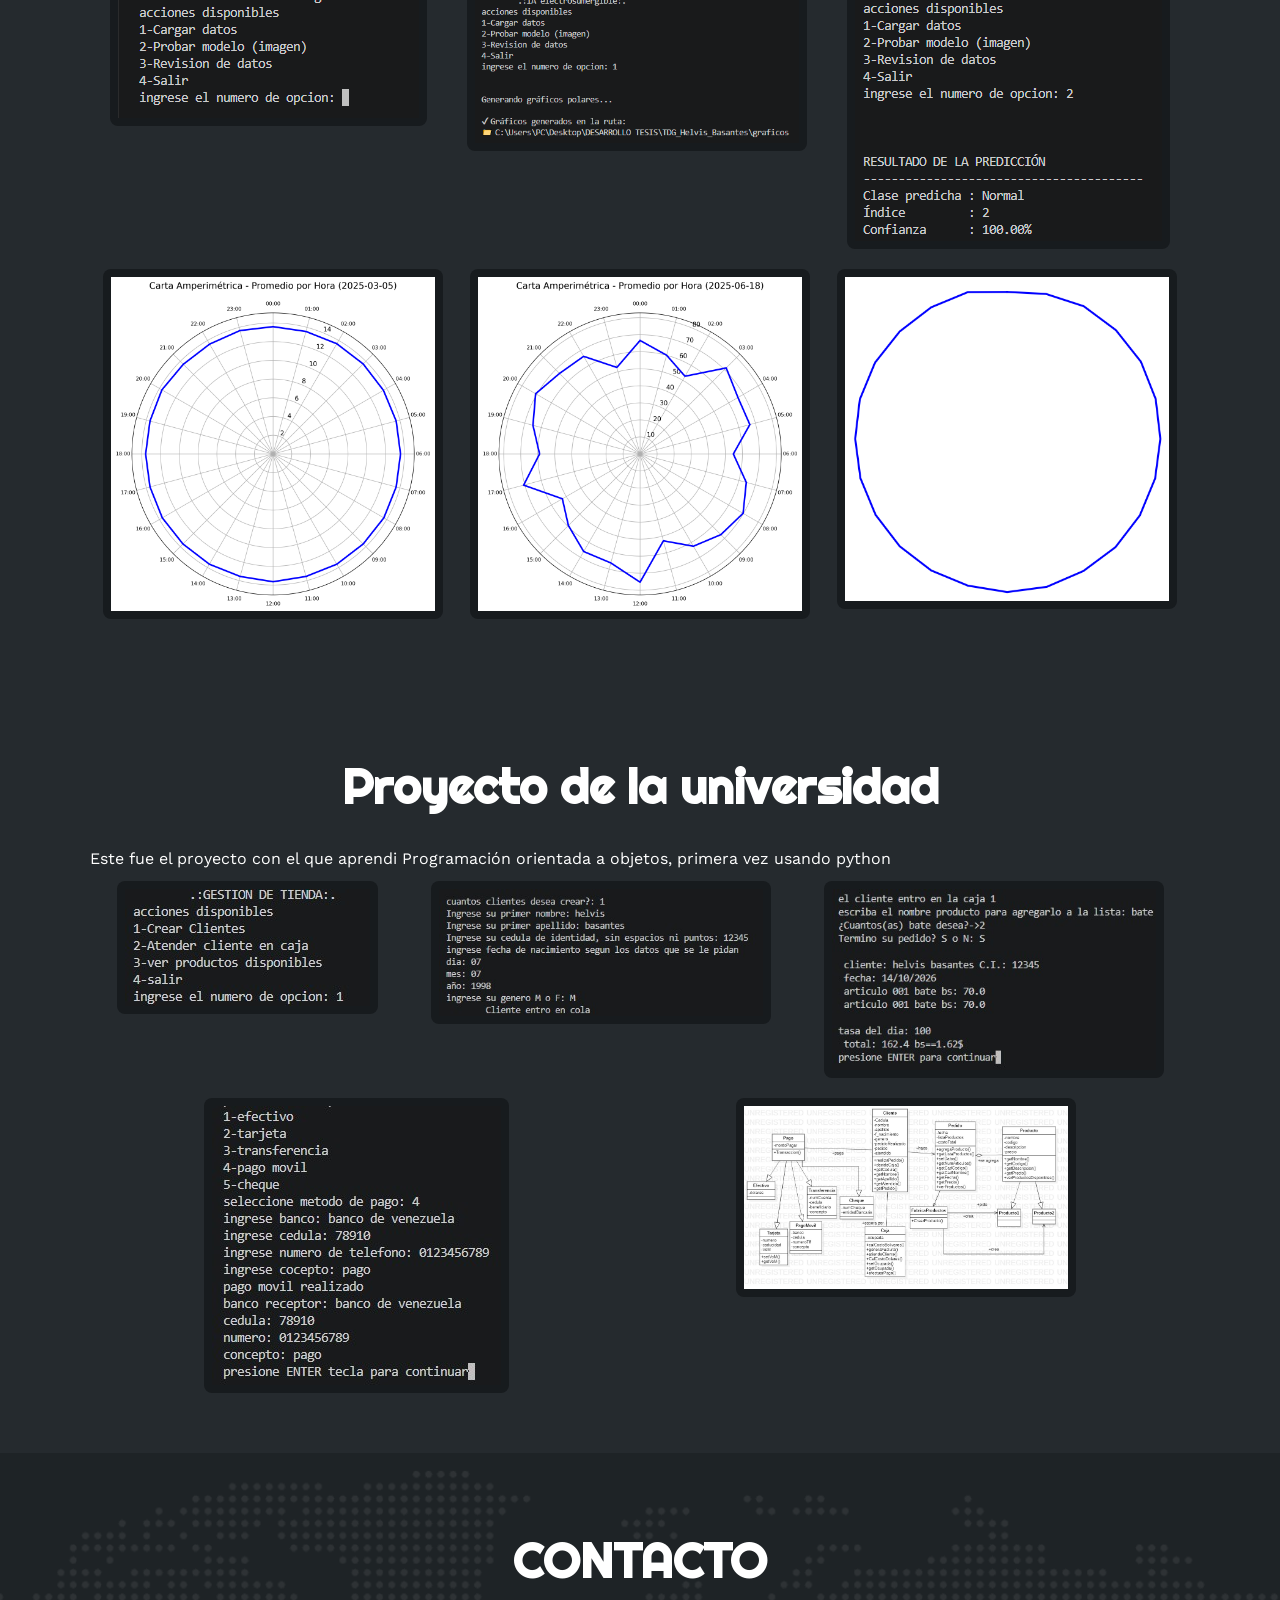
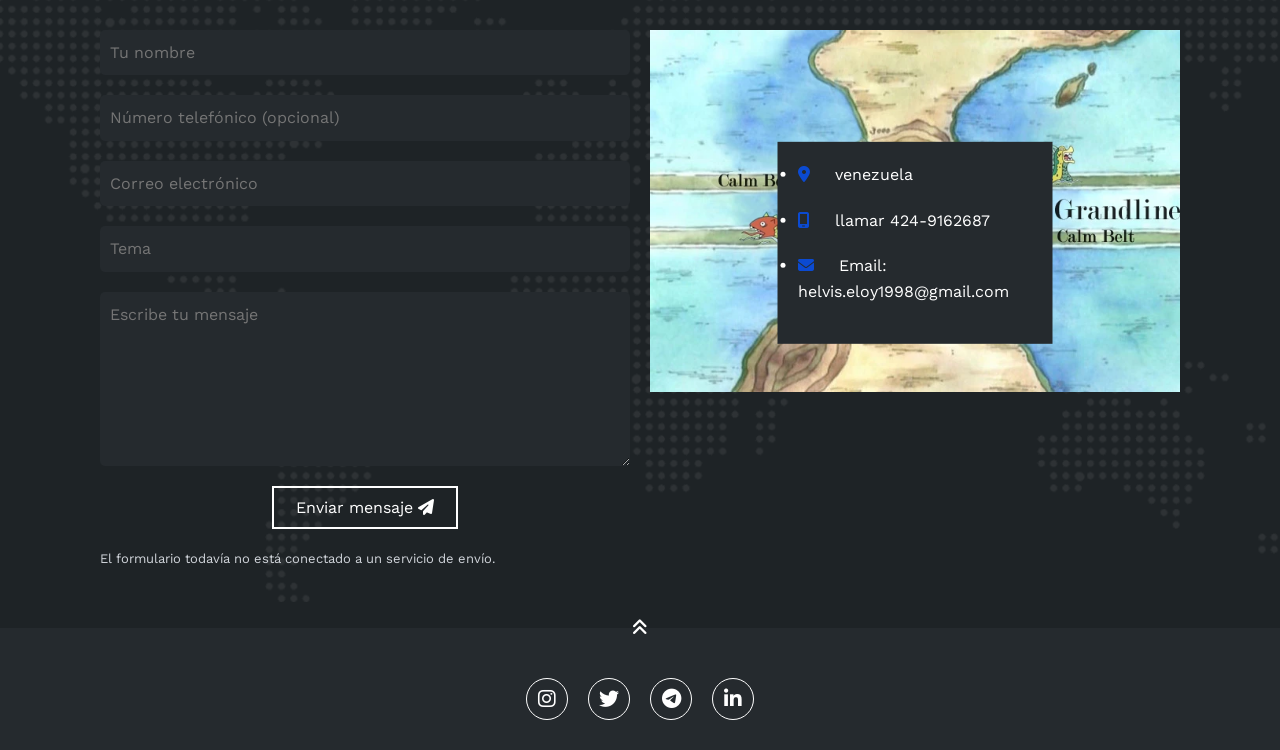
==== commit aa04c5b7: "actualizando portfolio" ====
--- a/index.html
+++ b/index.html
@@ -2,13 +2,14 @@
 Class describes something with multiple elements-->
 
 <!DOCTYPE html>
-<html lang="en">
+<html lang="es">
 <head>
 	<meta charset="UTF-8">
 	<meta http-equiv="X-UA-Compatible" content="IE=edge">
 	<meta name="viewport" content="width=device-width, initial-scale=1.0">
 	<link rel="stylesheet" href="https://cdnjs.cloudflare.com/ajax/libs/font-awesome/6.2.1/css/all.min.css" integrity="sha512-MV7K8+y+gLIBoVD59lQIYicR65iaqukzvf/nwasF0nqhPay5w/9lJmVM2hMDcnK1OnMGCdVK+iQrJ7lzPJQd1w==" crossorigin="anonymous" referrerpolicy="no-referrer" />
-	<title>Portfolio</title>
+	<meta name="description" content="Portafolio profesional de Helvis Basantes, ingeniero informático interesado en desarrollo web e inteligencia artificial.">
+	<title>Helvis Basantes | Portafolio</title>
 	<link rel="stylesheet" href="styles.css">
 </head>
 <body>
@@ -40,15 +41,15 @@
 		<section id="inicio" class="inicio">
 			<div class="contenido-banner">
 				<div class="contenedor-img">
-					<img src="img/yo.jpg" alt="">
+					<img src="img/yo.jpg" alt="Fotografía de Helvis Basantes">
 				</div>
 				<h1>HELVIS BASANTES</h1>
-				<h2>Ingeniero informatico</h2>
+				<h2>Ingeniero informático</h2>
 				<div class="redes">
-					<a href="#"><i class="fa-brands fa-instagram"></i></a>
-					<a href="#"><i class="fa-brands fa-twitter"></i></a>
-					<a href="#"><i class="fa-brands fa-telegram"></i></a>
-					<a href="#"><i class="fa-brands fa-whatsapp"></i></a>	
+					<a href="https://instagram.com/helvisbasantes" aria-label="Instagram" target="_blank" rel="noopener noreferrer"><i class="fa-brands fa-instagram" aria-hidden="true"></i></a>
+					<a href="https://x.com/helvisbasantes" aria-label="X / Twitter" target="_blank" rel="noopener noreferrer"><i class="fa-brands fa-twitter" aria-hidden="true"></i></a>
+					<a href="https://t.me/helvis5" aria-label="Telegram" target="_blank" rel="noopener noreferrer"><i class="fa-brands fa-telegram" aria-hidden="true"></i></a>
+					<a href="https://www.linkedin.com/in/helvis-basantes-186368197" aria-label="LinkedIn" target="_blank" rel="noopener noreferrer"><i class="fa-brands fa-linkedin-in" aria-hidden="true"></i></a>	
 				</div>
 			</div>
 		</section>
@@ -56,13 +57,13 @@
 	<!--SECCION SOBRE MI-->
 		<section id="sobremi" class="sobremi">
 			<div class="contenido-seccion">
-				<h2>Sobre Mi</h2>
-				<p><span>Hola soy Helvis</span> Lorem ipsum, dolor sit amet consectetur, adipisicing elit. Exercitationem omnis officia explicabo porro itaque illum, architecto maiores iure impedit quod dolorem ea placeat odio vero culpa voluptatem quos, consequuntur molestias.</p>
+				<h2>Sobre mí</h2>
+				<p><span>Hola, soy Helvis.</span> Soy ingeniero informático y me interesa el desarrollo web y la inteligencia artificial. He realizado una pasantía como tester de calidad de software para microservicios y he trabajado en el etiquetado y la clasificación de datos para entrenar redes neuronales. En mi trabajo final de grado desarrollé un agente basado en redes neuronales para clasificar patrones en gráficos estadísticos, principalmente relacionados con sistemas de producción de energía.</p>
 
 				<div class="fila">
 					<!--datos personales-->
 					<div class="col">
-						<h3>Datos Pesonales</h3>
+						<h3>Datos personales</h3>
 						<ul>
 							<li>
 								<strong>Cumpleaños</strong>
@@ -74,11 +75,7 @@
 							</li>
 							<li>
 								<strong>Website</strong>
-								example.com
-							</li>
-							<li>
-								<strong>Direccion</strong>
-								Una direccion cualquiera
+								https://raikanwolf.github.io/
 							</li>
 							<li>
 								<strong>Cargo</strong>
@@ -89,7 +86,7 @@
 
 					<!--intereses-->
 					<div class="col">
-						<h3>Intereses</h3>
+						<h3>Intereses y proyectos</h3>
 						<div class="contenedor-intereses">
 							<div class="intereses">
 								<a href="juegos.html" class="enlace-interes">
@@ -106,42 +103,42 @@
 							</div>
 
 							<div class="intereses">
-								<a href="#" class="enlace-interes">
+								<a href="primerProyecto.html" class="enlace-interes">
 									<i class="fa-solid fa-puzzle-piece"></i>
-									<span>ACERTIJOS</span>
-								</a>
-							</div>
-
-							<div class="intereses">
-								<a href="" class="enlace interes">
+									<span>PROYECTO 1</span>
+								</a>
+							</div>
+
+							<div class="intereses">
+								<a href="proyectoTesis.html" class="enlace-interes" aria-label="Contactar para hablar sobre enigmas">
 									<i class="fa-solid fa-magnifying-glass"></i>
-									<span>ENIGMAS</span>
-								</a>
-							</div>
-
-							<div class="intereses">
-								<a href="#" class="enlace-interes">
+									<span>TESIS</span>
+								</a>
+							</div>
+
+							<div class="intereses">
+								<a href="#contacto" class="enlace-interes">
 									<i class="fa-solid fa-tv"></i>
 									<span>SERIES</span>
 								</a>
 							</div>
 
 							<div class="intereses">
-								<a href="#" class="enlace-interes">
+								<a href="#contacto" class="enlace-interes">
 									<i class="fa-solid fa-chess-rook"></i>
 									<span>AJEDREZ</span>
 								</a>
 							</div>
 
 							<div class="intereses">
-								<a href="#" class="enlace-interes">
+								<a href="#contacto" class="enlace-interes">
 									<i class="fa-solid fa-dragon"></i>
 									<span>FANTASIA</span>
 								</a>
 							</div>
 
 							<div class="intereses">
-								<a href="#" class="enlace-interes">
+								<a href="#contacto" class="enlace-interes">
 									<i class="fa-solid fa-flask"></i>
 									<span>CIENCIA</span>
 								</a>
@@ -149,71 +146,192 @@
 						</div>
 					</div>
 				</div>
-				<button>
-					descargar CV <i class="fa-solid fa-download"></i>
-					<span class="overlay"></span>
-				</button>
+				<a href="img/CV.pdf" download="Helvis-Basantes-CV.pdf" class="boton boton-cv">
+					Descargar CV <i class="fa-solid fa-download" aria-hidden="true"></i>
+					<span class="overlay" aria-hidden="true"></span>
+				</a>
 			</div>
 		</section>
 
 
-	<!--SECCION CURRICULUM-->
+	<!-- SECCIÓN DE HABILIDADES -->
+	<section id="skills" class="skills">
+		<div class="contenido-seccion">
+			<h2>Habilidades</h2>
+			<div class="fila">
+				<div class="col">
+					<h3>Habilidades técnicas</h3>
+					<div class="skill"><span>JavaScript</span><div class="barra-skill"><div class="progreso" data-skill="javascript"></div><span>75%</span></div></div>
+					<div class="skill"><span>HTML y CSS</span><div class="barra-skill"><div class="progreso" data-skill="htmlcss"></div><span>89%</span></div></div>
+					<div class="skill"><span>Python</span><div class="barra-skill"><div class="progreso" data-skill="python"></div><span>95%</span></div></div>
+					<div class="skill"><span>Laravel</span><div class="barra-skill"><div class="progreso" data-skill="laravel"></div><span>81%</span></div></div>
+					<div class="skill"><span>Vue</span><div class="barra-skill"><div class="progreso" data-skill="vue"></div><span>55%</span></div></div>
+				</div>
+				<div class="col">
+					<h3>Habilidades profesionales</h3>
+					<div class="skill"><span>Comunicación</span><div class="barra-skill"><div class="progreso" data-skill="comunicacion"></div><span>80%</span></div></div>
+					<div class="skill"><span>Trabajo en equipo</span><div class="barra-skill"><div class="progreso" data-skill="trabajoEnEquipo"></div><span>70%</span></div></div>
+					<div class="skill"><span>Creatividad</span><div class="barra-skill"><div class="progreso" data-skill="creatividad"></div><span>99%</span></div></div>
+					<div class="skill"><span>Dedicación</span><div class="barra-skill"><div class="progreso" data-skill="dedicacion"></div><span>65%</span></div></div>
+					<div class="skill"><span>Gestión de proyectos</span><div class="barra-skill"><div class="progreso" data-skill="proyect"></div><span>94%</span></div></div>
+				</div>
+			</div>
+		</div>
+	</section>
+
+	<!-- SECCIÓN DE CURRÍCULUM -->
+	<section id="curriculum" class="curriculum">
+		<div class="contenido-seccion">
+			<h2>Currículum</h2>
+			<div class="fila">
+				<div class="col izquierda">
+					<h3>Formación</h3>
+					<div class="item">
+						<h4>Ingeniería Informática</h4>
+						<span class="casa">Formación universitaria</span>
+						<p>Formación en informática y desarrollo de soluciones tecnológicas. Añade aquí el nombre de la institución y los años correspondientes.</p>
+					</div>
+					<div class="item">
+						<h4>Trabajo final de grado</h4>
+						<span class="casa">Inteligencia artificial</span>
+						<p>Desarrollo de un agente basado en redes neuronales para clasificar patrones en gráficos estadísticos relacionados con sistemas de producción de energía.</p>
+					</div>
+				</div>
+				<div class="col derecha">
+					<h3>Experiencia y proyectos</h3>
+					<div class="item">
+						<h4>Tester de calidad de software</h4>
+						<span class="casa">Pasantía</span>
+						<p>Experiencia en pruebas de calidad de software para una arquitectura de microservicios. Añade aquí la organización y las fechas.</p>
+					</div>
+					<div class="item">
+						<h4>Etiquetado y clasificación de datos</h4>
+						<span class="casa">Datos para redes neuronales</span>
+						<p>Preparación y clasificación de datos para el entrenamiento de modelos de inteligencia artificial.</p>
+					</div>
+				</div>
+			</div>
+		</div>
+	</section>
+
+	<!-- GALERÍA PERSONAL -->
 	<section id="portfolio" class="portfolio">
 		<div class="contenido-seccion">
-			<h2>COSAS RAMDON QUE ME GUSTAN</h2>
+			<h2>Proyecto de tesis</h2>
 			<div class="galeria">
 
-				<div class="proyecto">
-					<img src="img/p1.png" alt="">
-					<div class="overlay">
-						<h3>One Piece</h3>
-						<p>Tony Tony Chopper</p>
-					</div>
-				</div>
-
-				<div class="proyecto">
-					<img src="img/p2.jpg" alt="">
-					<div class="overlay">
-						<h3>Digimon</h3>
-						<p>Gammamon</p>
-					</div>
-				</div>
-
-				<div class="proyecto">
-					<img src="img/p3.png" alt="">
-					<div class="overlay">
-						<h3>Digimon</h3>
-						<p>Kumamon</p>
-					</div>
-				</div>
-
-				<div class="proyecto">
-					<img src="img/p4.jpg" alt="">
-					<div class="overlay">
-						<h3>Pokemon</h3>
-						<p>Larvitar</p>
-					</div>
-				</div>
-
-				<div class="proyecto">
-					<img src="img/p5.jpg" alt="">
-					<div class="overlay">
-						<h3>Mario bros</h3>
-						<p>Bowser jr</p>
-					</div>
-				</div>
-
-				<div class="proyecto">
-					<img src="img/p6.jpg" alt="">
-					<div class="overlay">
-						<h3>Digimon</h3>
-						<p>V-mon</p>
-					</div>
-				</div>
-
-			</div>
-		</div>
-	</section>
+				<div class="proyecto" role="button" tabindex="0" aria-haspopup="dialog" aria-label="Ampliar imagen">
+					<img src="img/p1.png" alt="Ilustración de Tony Tony Chopper de One Piece" loading="lazy">
+					<div class="overlay">
+						<h3>Proyecto tesis menu</h3>
+						<p>Puede caragar los datos y clasificar</p>
+					</div>
+				</div>
+
+				<div class="proyecto" role="button" tabindex="0" aria-haspopup="dialog" aria-label="Ampliar imagen">
+					<img src="img/p2.png" alt="Ilustración de Gammamon de Digimon" loading="lazy">
+					<div class="overlay">
+						<h3>Generacion de gráficos</h3>
+						<p>A partir de CSV Crea los graficos y los guarda</p>
+					</div>
+				</div>
+
+				<div class="proyecto" role="button" tabindex="0" aria-haspopup="dialog" aria-label="Ampliar imagen">
+					<img src="img/p3.png" alt="Ilustración" loading="lazy">
+					<div class="overlay">
+						<h3>Resultados de predicción</h3>
+						<p>El agente analiza la imagen y la clasifica</p>
+					</div>
+				</div>
+
+				<div class="proyecto" role="button" tabindex="0" aria-haspopup="dialog" aria-label="Ampliar imagen">
+					<img src="img/p4.png" alt="Ilustración" loading="lazy">
+					<div class="overlay">
+						<h3>Ejemplo de gráfico</h3>
+						<p>Carta amperimetrica normal</p>
+					</div>
+				</div>
+
+				<div class="proyecto" role="button" tabindex="0" aria-haspopup="dialog" aria-label="Ampliar imagen">
+					<img src="img/p5.png" alt="Ilustración" loading="lazy">
+					<div class="overlay">
+						<h3>Ejemplo de gráfico</h3>
+						<p>El patron muestra fallas de corriente</p>
+					</div>
+				</div>
+
+				<div class="proyecto" role="button" tabindex="0" aria-haspopup="dialog" aria-label="Ampliar imagen">
+					<img src="img/p6.png" alt="Ilustración" loading="lazy">
+					<div class="overlay">
+						<h3>Ejemplo de gráfico</h3>
+						<p>Esto es lo que el agente debe clasificar en grandes cantidades</p>
+					</div>
+				</div>
+
+			</div>
+		</div>
+	</section>
+
+	<!-- GALERÍA PERSONAL -->
+	<section id="portfolio" class="portfolio">
+		<div class="contenido-seccion">
+			<h2>Proyecto de la universidad</h2>
+			<p>Este fue el proyecto con el que aprendi Programación orientada a objetos, primera vez usando python</p>
+			<div class="galeria">
+				<div class="proyecto" role="button" tabindex="0" aria-haspopup="dialog" aria-label="Ampliar imagen: One Piece, Tony Tony Chopper">
+					<img src="img3/p1.jpg" alt="Ilustración de Tony Tony Chopper de One Piece" loading="lazy">
+					<div class="overlay">
+						<h3>Proyecto tesis menu</h3>
+						<p>Menu con opciones</p>
+					</div>
+				</div>
+
+				<div class="proyecto" role="button" tabindex="0" aria-haspopup="dialog" aria-label="Ampliar imagen: Digimon, Gammamon">
+					<img src="img3/p2.jpg" alt="Ilustración de Gammamon de Digimon" loading="lazy">
+					<div class="overlay">
+						<h3>Creacion de clientes</h3>
+						<p>Registrar cliente en colar virtual</p>
+					</div>
+				</div>
+
+				<div class="proyecto" role="button" tabindex="0" aria-haspopup="dialog" aria-label="Ampliar imagen: Digimon, Kumamon">
+					<img src="img3/p3.jpg" alt="Ilustración de Kumamon" loading="lazy">
+					<div class="overlay">
+						<h3>Procesando pedido</h3>
+						<p>Cliente hace su pedido</p>
+					</div>
+				</div>
+
+				<div class="proyecto" role="button" tabindex="0" aria-haspopup="dialog" aria-label="Ampliar imagen: Pokémon, Larvitar">
+					<img src="img3/p4.jpg" alt="Ilustración de Larvitar de Pokémon" loading="lazy">
+					<div class="overlay">
+						<h3>Procesando pago</h3>
+						<p>Se esta haciendo un pago movil</p>
+					</div>
+				</div>
+
+				<div class="proyecto" role="button" tabindex="0" aria-haspopup="dialog" aria-label="Ampliar imagen: Mario Bros., Bowser Jr.">
+					<img src="img3/p5.jpg" alt="Ilustración de Bowser Jr. de Mario Bros." loading="lazy">
+					<div class="overlay">
+						<h3>Diagrama de clases</h3>
+						<p>Diagrama de clases tienda deportiva</p>
+					</div>
+				</div>
+			</div>
+		</div>
+	</section>
+
+
+	<!-- VISOR DE IMÁGENES: se abre al seleccionar una tarjeta de la galería -->
+	<dialog class="visor-imagen" id="visor-imagen" aria-label="Imagen ampliada">
+		<div class="visor-imagen__contenido">
+			<button class="visor-imagen__cerrar" type="button" aria-label="Cerrar imagen ampliada" autofocus>
+				<i class="fa-solid fa-xmark" aria-hidden="true"></i>
+			</button>
+			<img class="visor-imagen__imagen" id="visor-imagen-imagen" src="" alt="">
+			<div class="visor-imagen__texto" id="visor-imagen-texto"></div>
+		</div>
+	</dialog>
 
 	<!--SECCION CONTACTO-->
 	<section id="contacto" class="contacto">
@@ -222,20 +340,25 @@
 				<div class="fila">
 					<!--formulario-->
 					<div class="col">
-						<input type="text" placeholder="Tú nombre">
-						<input type="text" placeholder="Número telefónico">
-						<input type="text" placeholder="E-mail">
-						<input type="text" placeholder="Tema">
-						<textarea name="" id="" cols="30" rows="10"></textarea>
-						<button>
-							Enviar Mensaje <i class="fa-solid fa-paper-plane"></i>
-							<span class="overlay"></span>
-						</button>
+						<form class="formulario-contacto" id="formulario-contacto">
+							<label class="sr-only" for="nombre">Tu nombre</label>
+							<input id="nombre" name="nombre" type="text" placeholder="Tu nombre" autocomplete="name" required>
+							<label class="sr-only" for="telefono">Número telefónico (opcional)</label>
+							<input id="telefono" name="telefono" type="tel" placeholder="Número telefónico (opcional)" autocomplete="tel">
+							<label class="sr-only" for="email">Correo electrónico</label>
+							<input id="email" name="email" type="email" placeholder="Correo electrónico" autocomplete="email" required>
+							<label class="sr-only" for="tema">Tema</label>
+							<input id="tema" name="tema" type="text" placeholder="Tema" required>
+							<label class="sr-only" for="mensaje">Mensaje</label>
+							<textarea name="mensaje" id="mensaje" rows="6" placeholder="Escribe tu mensaje" required></textarea>
+							<button type="submit">Enviar mensaje <i class="fa-solid fa-paper-plane" aria-hidden="true"></i><span class="overlay" aria-hidden="true"></span></button>
+							<p class="aviso-formulario" id="aviso-formulario" role="status">El formulario todavía no está conectado a un servicio de envío.</p>
+						</form>
 					</div>
 
 					<!--ubicacion-->
 					<div class="col">
-						<img src="img/ubicacion.png" alt="">
+						<img src="img/ubicacion.png" alt="Ilustración de ubicación" loading="lazy">
 						<div class="info">
 							<ul>
 								<li>
@@ -263,11 +386,11 @@
 			<i class="fa-solid fa-angles-up"></i>
 		</a>
 		<div class="redes">
-					<a href="#"><i class="fa-brands fa-instagram"></i></a>
-					<a href="#"><i class="fa-brands fa-twitter"></i></a>
-					<a href="#"><i class="fa-brands fa-telegram"></i></a>
-					<a href="#"><i class="fa-brands fa-whatsapp"></i></a>	
-				</div>
+			<a href="https://instagram.com/helvisbasantes" aria-label="Instagram" target="_blank" rel="noopener noreferrer"><i class="fa-brands fa-instagram" aria-hidden="true"></i></a>
+			<a href="https://x.com/helvisbasantes" aria-label="X / Twitter" target="_blank" rel="noopener noreferrer"><i class="fa-brands fa-twitter" aria-hidden="true"></i></a>
+			<a href="https://t.me/helvis5" aria-label="Telegram" target="_blank" rel="noopener noreferrer"><i class="fa-brands fa-telegram" aria-hidden="true"></i></a>
+			<a href="https://www.linkedin.com/in/helvis-basantes-186368197" aria-label="LinkedIn" target="_blank" rel="noopener noreferrer"><i class="fa-brands fa-linkedin-in" aria-hidden="true"></i></a>
+		</div>
 	</footer>
 
 
--- a/styles.css
+++ b/styles.css
@@ -2,7 +2,7 @@
 
 *{
 	box-sizing: border-box;
-	font-family: 'Work sans';
+	font-family: 'Work Sans', sans-serif;
 	margin: 0;
 	padding: 0;
 }
@@ -48,7 +48,7 @@
 
 /*le decimos a los enlaces que van a estar de color blanco sin decoracion de texto, deduce lo demas*/
 .contenedor-header header nav ul li a{
-	text-align: none;
+	text-align: center;
 	color: #fff;
 	margin: 0 15px;
 	padding: 3px;
@@ -141,6 +141,7 @@
 	margin: auto;
 }
 
+
 .sobremi h2{
 	font-size: 48px;
 	font-family: 'Righteous';
@@ -149,7 +150,7 @@
 }
 
 .sobremi .contenido-seccion p{
-	font: 10px;
+	font-size: 16px;
 	line-height: 22px;
 	margin-bottom: 20px;
 }
@@ -246,6 +247,11 @@
 	z-index: -1;
 	transition: 1s;
 
+}
+
+.sobremi button a{
+	font-family: 'Righteous';
+	text-decoration: none;
 }
 
 .sobremi button:hover .overlay{
@@ -721,32 +727,37 @@
 footer{
 	background-color: #252a2e;
 	color: #fff;
-	padding: 50px 0 30 0;
+	padding: 50px 0 30px;
 	text-align: center;
 	position: relative;
 	width: 100%;
 }
 
 footer .redes{
-	margin-bottom: 20px;
-	color: #fff;
-	display: inline-block;
+	margin-bottom: 0px;
+	color: #102ab9; /*color logos*/
+	display: flex;             /* Convierte el contenedor en una fila flexible */
+  	justify-content: center;   /* Centra los logos horizontalmente (opcional) */
+  	align-items: center;       /* Alinea los logos verticalmente al centro */
+  	gap: 20px;                 /* Espacio de separación entre cada logo */
+	font-size: 20px;
+	/*display: flex; 
 	text-decoration: none;
-	border: 1px solid #fff;
+	border: 10px solid #fff;
 	border-radius: 100%;
 	width: 42px;
 	height: 42px;
 	line-height: 42px;
 	margin: 40px 5px;
 	font-size: 20px;
-	transition: .3s;
+	transition: .3s;*/
 }
 
 footer .arriba{
 	display: block;
 	width: 50px;
 	height: 50px;
-	background-color: #0b4ad1;
+
 	color: #fff;
 	position: absolute;
 	left: 50%;
@@ -823,4 +834,234 @@
 	.contacto .fila .col{
 		width: 100%;
 	}
-}+}
+
+/* AJUSTES GENERALES Y ACCESIBILIDAD */
+:root { color-scheme: dark; scroll-padding-top: 82px; }
+body { background-color: #1e2326; color: #fff; line-height: 1.6; }
+section[id] { scroll-margin-top: 78px; }
+a { color: inherit; }
+a:focus-visible, button:focus-visible, input:focus-visible, textarea:focus-visible {
+  outline: 3px solid #7ea5ff;
+  outline-offset: 3px;
+}
+.contenedor-header header nav ul li a { text-align: center; }
+.inicio { min-height: 650px; height: 100vh; }
+.inicio .contenido-banner img { aspect-ratio: 1; object-fit: cover; }
+.inicio .contenido-banner .redes a:hover, footer .redes a:hover { color: #fff; background-color: #0b4ad1; }
+.sobremi .contenido-seccion p { font-size: 16px; }
+.sobremi .fila .col { min-width: 0; }
+.sobremi .fila .col ul li strong { width: 130px; }
+.boton {
+  position: relative;
+  isolation: isolate;
+  overflow: hidden;
+  display: table;
+  margin: 24px auto 0;
+  padding: 10px 22px;
+  border: 2px solid #fff;
+  background: transparent;
+  color: #fff;
+  text-decoration: none;
+  font-size: 16px;
+  cursor: pointer;
+}
+.boton .overlay { position: absolute; z-index: -1; inset: 0; width: 0; background: #2b4697; transition: width .3s ease; }
+.boton:hover .overlay { width: 100%; }
+.skills .fila { gap: 30px; }
+.skills .fila .col { min-width: 0; }
+.skills .skill .barra-skill { width: 90%; border-radius: 99px; }
+.skills .skill .progreso { border-radius: 99px; }
+.skills .skill .barra-skill > span { right: -18px; }
+.nota-skills { color: #c8cdd1; font-size: 13px; margin: 12px 20px 0; }
+.portfolio .galeria .proyecto { overflow: hidden; border-radius: 8px; }
+.portfolio .galeria .proyecto img { height: auto; aspect-ratio: 4 / 3; object-fit: cover; }
+.portfolio .galeria .proyecto .overlay { padding: 15px; }
+.contacto { padding: 50px 20px; background-size: cover; background-position: center; }
+.contacto .contenido-seccion { width: min(1100px, 100%); }
+.contacto .col input, .contacto .col textarea {
+  font: inherit;
+  font-size: 16px;
+  border-radius: 5px;
+}
+.contacto .col textarea { resize: vertical; min-height: 140px; }
+.contacto button { overflow: hidden; }
+.formulario-contacto { width: 100%; }
+.aviso-formulario { color: #d1d5db; font-size: 13px; line-height: 1.5; }
+.sr-only { position: absolute; width: 1px; height: 1px; padding: 0; margin: -1px; overflow: hidden; clip: rect(0,0,0,0); white-space: nowrap; border: 0; }
+footer .redes a { display: inline-flex; width: 42px; height: 42px; justify-content: center; align-items: center; border: 1px solid #fff; border-radius: 50%; color: #fff; text-decoration: none; transition: background-color .2s ease; }
+@media (max-width: 980px) {
+  .contenedor-header header nav.responsive { top: 100%; right: 15px; padding: 10px 16px; border-radius: 0 0 8px 8px; }
+  .contenedor-header header nav.responsive ul li a { display: block; margin: 0; padding: 8px 4px; }
+}
+@media (max-width: 700px) {
+  .inicio { min-height: 620px; height: auto; padding: 110px 20px 50px; }
+  .inicio .contenido-banner { width: min(100%, 350px); }
+  .inicio .contenido-banner h1 { font-size: clamp(30px, 8vw, 42px); }
+  .sobremi h2, .skills h2, .curriculum h2, .portfolio h2, .contacto h2 { font-size: clamp(32px, 8vw, 42px); }
+  .sobremi .fila, .skills .fila, .curriculum .fila, .contacto .fila { display: block; }
+  .sobremi .fila .col, .skills .fila .col, .curriculum .fila .col, .contacto .fila .col { width: 100%; padding: 0; }
+  .sobremi .fila .col + .col, .skills .fila .col + .col, .curriculum .fila .col + .col { margin-top: 32px; }
+  .sobremi .fila .col .contenedor-intereses .intereses a { width: 90px; height: 90px; margin-right: 10px; }
+  .skills .skill .barra-skill { width: calc(100% - 20px); }
+  .curriculum .fila .item { padding: 20px; }
+  .portfolio .galeria { display: grid; grid-template-columns: 1fr; gap: 16px; }
+  .portfolio .galeria .proyecto { max-width: 100%; margin: 0; }
+  .contacto .col + .col { margin-top: 28px; }
+  .contacto .col .info { position: static; max-width: none; transform: none; margin-top: -10px; }
+  footer { padding: 55px 0 30px; }
+}
+@media (prefers-reduced-motion: reduce) {
+  html { scroll-behavior: auto; }
+  *, *::before, *::after { animation-duration: .01ms !important; animation-iteration-count: 1 !important; transition-duration: .01ms !important; }
+}
+
+
+/* VISOR DE IMÁGENES AMPLIADAS */
+.portfolio .galeria .proyecto {
+  background: #171b1e;
+  cursor: zoom-in;
+  outline: none;
+}
+
+/* En la tarjeta se muestra la imagen completa, sin deformarla ni cortarla. */
+.portfolio .galeria .proyecto img {
+  display: block;
+  width: 100%;
+  height: 100%;
+  aspect-ratio: auto;
+  object-fit: contain;
+  padding: 8px;
+  transition: transform .25s ease;
+}
+
+.portfolio .galeria .proyecto:hover img,
+.portfolio .galeria .proyecto:focus-visible img {
+  transform: scale(1.025);
+}
+
+.portfolio .galeria .proyecto:focus-visible {
+  outline: 3px solid #7ea5ff;
+  outline-offset: 4px;
+}
+
+.portfolio .galeria .proyecto .overlay {
+  cursor: zoom-in;
+}
+
+.visor-imagen {
+  width: min(94vw, 1200px);
+  max-width: none;
+  max-height: 92vh;
+  padding: 0;
+  border: 1px solid rgba(255, 255, 255, .18);
+  border-radius: 12px;
+  background: #171b1e;
+  color: #fff;
+  overflow: visible;
+}
+
+.visor-imagen::backdrop {
+  background: rgba(5, 7, 10, .88);
+  backdrop-filter: blur(4px);
+}
+
+.visor-imagen[open] {
+  animation: aparecer-visor .18s ease-out;
+}
+
+.visor-imagen__contenido {
+  position: relative;
+  display: flex;
+  flex-direction: column;
+  align-items: center;
+  max-height: 92vh;
+  padding: 14px;
+}
+
+.visor-imagen__imagen {
+  display: block;
+  max-width: 100%;
+  max-height: calc(92vh - 76px);
+  width: auto;
+  height: auto;
+  object-fit: contain;
+  border-radius: 4px;
+}
+
+.visor-imagen__texto {
+  padding: 12px 42px 0;
+  text-align: center;
+  line-height: 1.4;
+}
+
+.visor-imagen__texto h3 {
+  color: #7ea5ff;
+  font-family: 'Righteous', sans-serif;
+  font-size: 1.25rem;
+}
+
+.visor-imagen__texto p {
+  margin-top: 3px;
+  color: #e5e7eb;
+  font-size: .95rem;
+}
+
+.visor-imagen__cerrar {
+  position: absolute;
+  z-index: 2;
+  top: 8px;
+  right: 8px;
+  display: grid;
+  place-items: center;
+  width: 42px;
+  height: 42px;
+  border: 1px solid rgba(255, 255, 255, .35);
+  border-radius: 50%;
+  background: rgba(20, 24, 28, .92);
+  color: #fff;
+  font-size: 1.25rem;
+  cursor: pointer;
+  transition: background-color .2s ease, transform .2s ease;
+}
+
+.visor-imagen__cerrar:hover {
+  background: #0b4ad1;
+  transform: scale(1.05);
+}
+
+.visor-imagen__cerrar:focus-visible {
+  outline: 3px solid #7ea5ff;
+  outline-offset: 3px;
+}
+
+@keyframes aparecer-visor {
+  from { opacity: 0; transform: scale(.98); }
+  to { opacity: 1; transform: scale(1); }
+}
+
+@media (max-width: 700px) {
+  .portfolio .galeria .proyecto {
+    height: 230px;
+  }
+  .visor-imagen {
+    width: 96vw;
+    max-height: 94vh;
+    border-radius: 8px;
+  }
+  .visor-imagen__contenido {
+    max-height: 94vh;
+    padding: 8px;
+  }
+  .visor-imagen__imagen {
+    max-height: calc(94vh - 84px);
+  }
+  .visor-imagen__texto {
+    padding: 10px 38px 4px;
+  }
+}
+
+@media (prefers-reduced-motion: reduce) {
+  .visor-imagen[open] { animation: none; }
+  .portfolio .galeria .proyecto img { transition: none; }
+}
